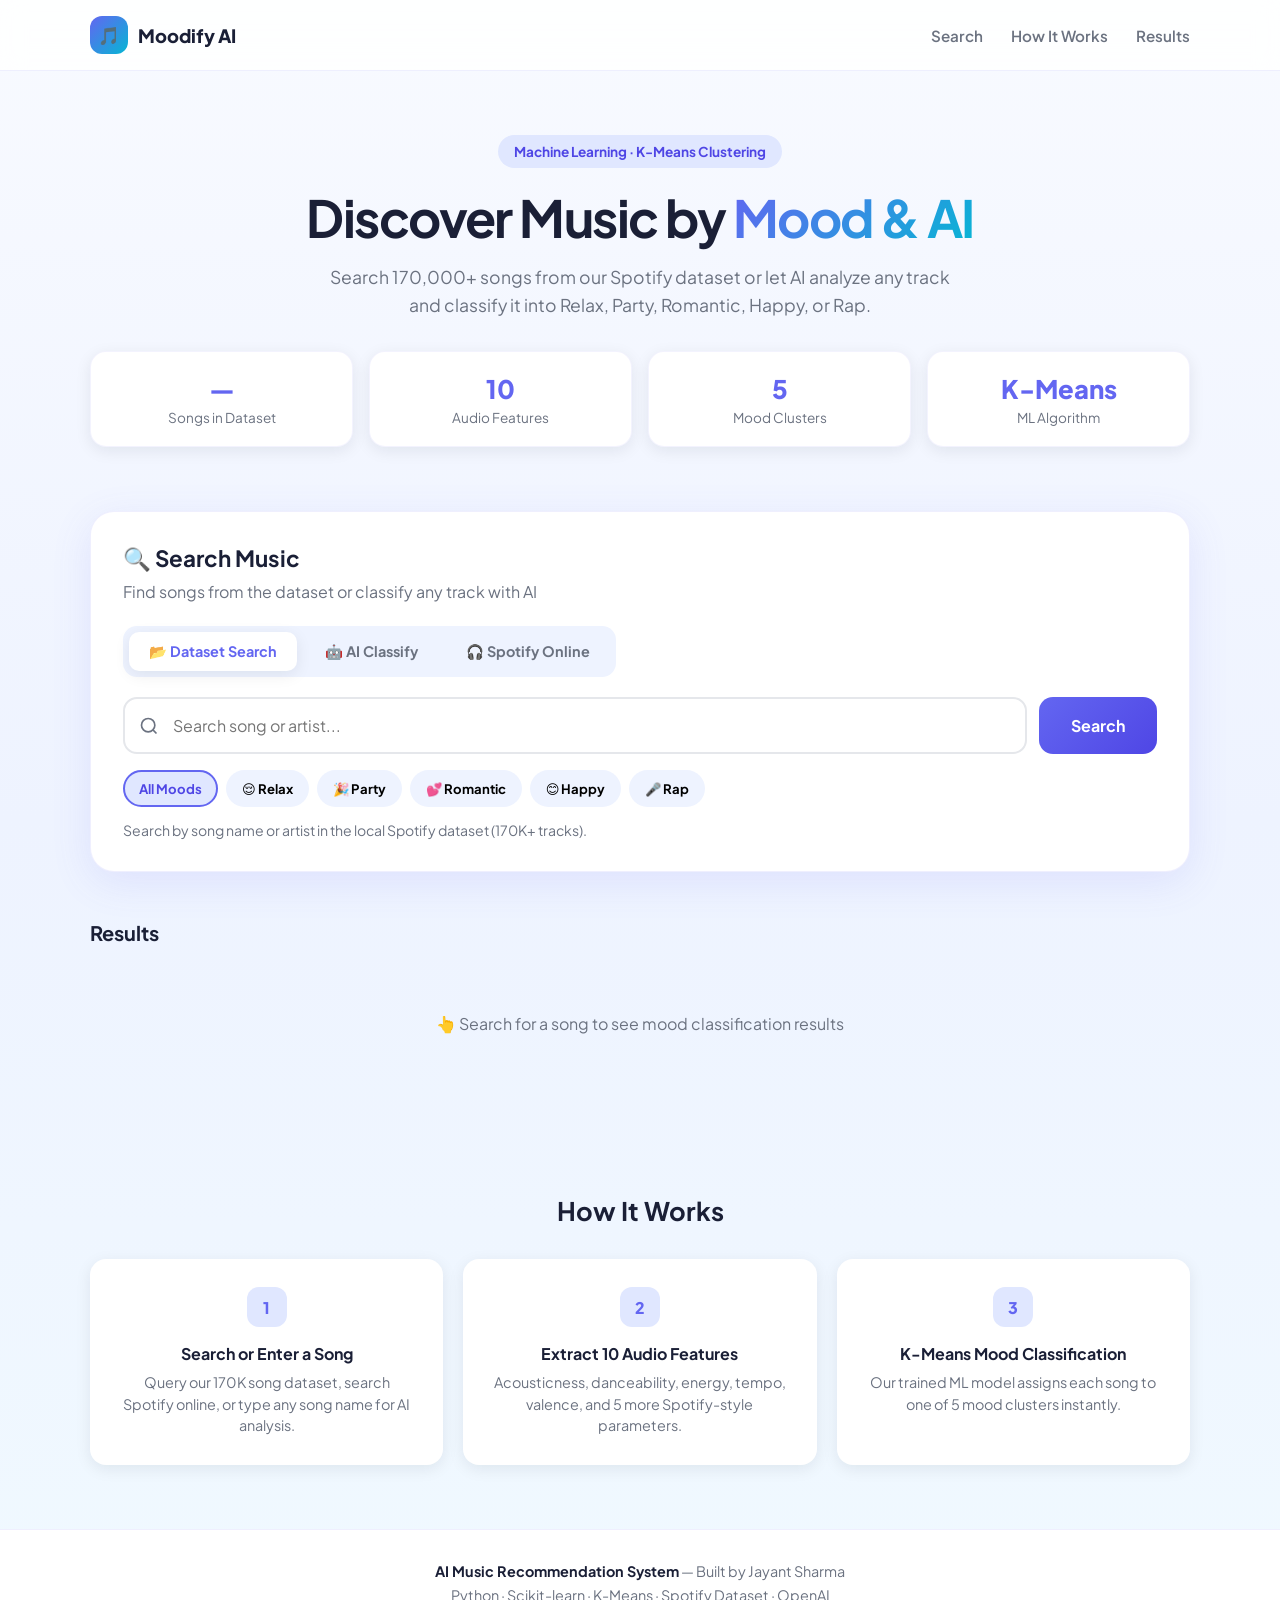
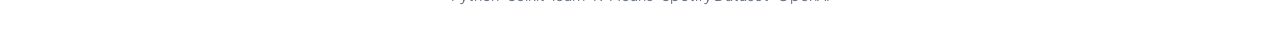
==== templates/index.html @ adeb66d6 "Add full-stack music recommendation website" ====
<!DOCTYPE html>
<html lang="en">
<head>
  <meta charset="UTF-8"/>
  <meta name="viewport" content="width=device-width, initial-scale=1.0"/>
  <title>AI Music Mood Classifier | Jayant Sharma</title>
  <link rel="preconnect" href="https://fonts.googleapis.com"/>
  <link rel="preconnect" href="https://fonts.gstatic.com" crossorigin/>
  <link href="https://fonts.googleapis.com/css2?family=Plus+Jakarta+Sans:wght@400;600;700;800&display=swap" rel="stylesheet"/>
  <link rel="stylesheet" href="/static/css/style.css"/>
</head>
<body>

  <nav>
    <div class="container nav-inner">
      <div class="logo">
        <div class="logo-icon">🎵</div>
        Moodify AI
      </div>
      <div class="nav-links">
        <a href="#search">Search</a>
        <a href="#how">How It Works</a>
        <a href="#results">Results</a>
      </div>
    </div>
  </nav>

  <header class="hero container">
    <div class="hero-badge">Machine Learning · K-Means Clustering</div>
    <h1>Discover Music by <span>Mood & AI</span></h1>
    <p>
      Search 170,000+ songs from our Spotify dataset or let AI analyze any track
      and classify it into Relax, Party, Romantic, Happy, or Rap.
    </p>
    <div class="stats-row" id="statsRow">
      <div class="stat-card"><div class="num" id="statSongs">—</div><div class="label">Songs in Dataset</div></div>
      <div class="stat-card"><div class="num">10</div><div class="label">Audio Features</div></div>
      <div class="stat-card"><div class="num">5</div><div class="label">Mood Clusters</div></div>
      <div class="stat-card"><div class="num">K-Means</div><div class="label">ML Algorithm</div></div>
    </div>
  </header>

  <section class="search-section container" id="search">
    <div class="search-card">
      <h2>🔍 Search Music</h2>
      <p class="subtitle">Find songs from the dataset or classify any track with AI</p>

      <div class="mode-tabs">
        <button class="mode-tab active" data-mode="dataset">📂 Dataset Search</button>
        <button class="mode-tab" data-mode="ai">🤖 AI Classify</button>
        <button class="mode-tab" data-mode="spotify">🎧 Spotify Online</button>
      </div>

      <div class="search-row">
        <div class="search-input-wrap">
          <svg width="20" height="20" fill="none" stroke="currentColor" stroke-width="2" viewBox="0 0 24 24">
            <circle cx="11" cy="11" r="8"/><path d="m21 21-4.3-4.3"/>
          </svg>
          <input
            type="text"
            id="searchInput"
            class="search-input"
            placeholder="Search song or artist..."
            autocomplete="off"
          />
        </div>
        <input
          type="text"
          id="artistInput"
          class="search-input hidden"
          placeholder="Artist name (optional)"
          style="flex:0.6; min-width:160px; padding-left:16px;"
        />
        <button class="search-btn" id="searchBtn">Search</button>
      </div>

      <div class="mood-filters" id="moodFilters">
        <button class="mood-chip active" data-mood="">All Moods</button>
        <button class="mood-chip" data-mood="Relax">😌 Relax</button>
        <button class="mood-chip" data-mood="Party">🎉 Party</button>
        <button class="mood-chip" data-mood="Romantic">💕 Romantic</button>
        <button class="mood-chip" data-mood="Happy">😊 Happy</button>
        <button class="mood-chip" data-mood="Rap">🎤 Rap</button>
      </div>

      <p class="mode-hint" id="modeHint">
        Search by song name or artist in the local Spotify dataset (170K+ tracks).
      </p>
    </div>
  </section>

  <section class="results-section container" id="results">
    <div class="results-header">
      <h3>Results</h3>
      <span class="results-count" id="resultsCount"></span>
    </div>
    <div id="resultsArea">
      <div class="empty-state">
        <p>👆 Search for a song to see mood classification results</p>
      </div>
    </div>
  </section>

  <section class="how-section container" id="how">
    <h2>How It Works</h2>
    <div class="steps">
      <div class="step">
        <div class="step-num">1</div>
        <h4>Search or Enter a Song</h4>
        <p>Query our 170K song dataset, search Spotify online, or type any song name for AI analysis.</p>
      </div>
      <div class="step">
        <div class="step-num">2</div>
        <h4>Extract 10 Audio Features</h4>
        <p>Acousticness, danceability, energy, tempo, valence, and 5 more Spotify-style parameters.</p>
      </div>
      <div class="step">
        <div class="step-num">3</div>
        <h4>K-Means Mood Classification</h4>
        <p>Our trained ML model assigns each song to one of 5 mood clusters instantly.</p>
      </div>
    </div>
  </section>

  <footer>
    <div class="container">
      <p><strong>AI Music Recommendation System</strong> — Built by Jayant Sharma</p>
      <p style="margin-top:6px;">Python · Scikit-learn · K-Means · Spotify Dataset · OpenAI</p>
    </div>
  </footer>

  <script src="/static/js/app.js"></script>
</body>
</html>
---- static/css/style.css ----
:root {
  --bg: #f8faff;
  --bg-soft: #eef3ff;
  --white: #ffffff;
  --text: #1a1f36;
  --text-muted: #6b7280;
  --primary: #6366f1;
  --primary-dark: #4f46e5;
  --primary-light: #e0e7ff;
  --accent: #06b6d4;
  --shadow: 0 10px 40px rgba(99, 102, 241, 0.12);
  --shadow-sm: 0 4px 16px rgba(15, 23, 42, 0.08);
  --radius: 16px;
  --radius-sm: 10px;
  --relax: #3b82f6;
  --party: #ec4899;
  --romantic: #f472b6;
  --happy: #f59e0b;
  --rap: #8b5cf6;
}

* {
  box-sizing: border-box;
  margin: 0;
  padding: 0;
}

body {
  font-family: "Plus Jakarta Sans", system-ui, sans-serif;
  background: linear-gradient(180deg, #f8faff 0%, #eef3ff 50%, #f0f9ff 100%);
  color: var(--text);
  min-height: 100vh;
}

a {
  color: inherit;
  text-decoration: none;
}

.container {
  width: min(1100px, 92%);
  margin: 0 auto;
}

/* Nav */
nav {
  position: sticky;
  top: 0;
  z-index: 100;
  background: rgba(255, 255, 255, 0.85);
  backdrop-filter: blur(12px);
  border-bottom: 1px solid rgba(99, 102, 241, 0.1);
}

.nav-inner {
  display: flex;
  align-items: center;
  justify-content: space-between;
  padding: 16px 0;
}

.logo {
  display: flex;
  align-items: center;
  gap: 10px;
  font-weight: 800;
  font-size: 1.15rem;
}

.logo-icon {
  width: 38px;
  height: 38px;
  border-radius: 12px;
  background: linear-gradient(135deg, var(--primary), var(--accent));
  display: grid;
  place-items: center;
  color: white;
  font-size: 1.1rem;
}

.nav-links {
  display: flex;
  gap: 28px;
  font-size: 0.95rem;
  font-weight: 600;
  color: var(--text-muted);
}

.nav-links a:hover {
  color: var(--primary);
}

/* Hero */
.hero {
  padding: 64px 0 40px;
  text-align: center;
}

.hero-badge {
  display: inline-block;
  background: var(--primary-light);
  color: var(--primary-dark);
  padding: 8px 16px;
  border-radius: 999px;
  font-size: 0.85rem;
  font-weight: 700;
  margin-bottom: 20px;
}

.hero h1 {
  font-size: clamp(2rem, 5vw, 3.2rem);
  line-height: 1.15;
  letter-spacing: -0.03em;
  margin-bottom: 16px;
}

.hero h1 span {
  background: linear-gradient(135deg, var(--primary), var(--accent));
  -webkit-background-clip: text;
-webkit-text-fill-color: transparent;
  background-clip: text;
}

.hero p {
  color: var(--text-muted);
  font-size: 1.1rem;
  max-width: 620px;
  margin: 0 auto 32px;
  line-height: 1.6;
}

.stats-row {
  display: grid;
  grid-template-columns: repeat(4, 1fr);
  gap: 16px;
  margin-top: 8px;
}

.stat-card {
  background: var(--white);
  border-radius: var(--radius);
  padding: 20px;
  box-shadow: var(--shadow-sm);
  border: 1px solid rgba(99, 102, 241, 0.08);
}

.stat-card .num {
  font-size: 1.6rem;
  font-weight: 800;
  color: var(--primary);
}

.stat-card .label {
  font-size: 0.85rem;
  color: var(--text-muted);
  margin-top: 4px;
}

/* Search */
.search-section {
  padding: 24px 0 48px;
}

.search-card {
  background: var(--white);
  border-radius: 24px;
  padding: 32px;
  box-shadow: var(--shadow);
  border: 1px solid rgba(99, 102, 241, 0.1);
}

.search-card h2 {
  font-size: 1.4rem;
  margin-bottom: 8px;
}

.search-card .subtitle {
  color: var(--text-muted);
  margin-bottom: 24px;
}

.mode-tabs {
  display: flex;
  gap: 8px;
  background: var(--bg-soft);
  padding: 6px;
  border-radius: 14px;
  margin-bottom: 20px;
  width: fit-content;
}

.mode-tab {
  border: none;
  background: transparent;
  padding: 10px 20px;
  border-radius: 10px;
  font-family: inherit;
  font-weight: 700;
  font-size: 0.9rem;
  color: var(--text-muted);
  cursor: pointer;
  transition: all 0.2s;
}

.mode-tab.active {
  background: var(--white);
  color: var(--primary);
  box-shadow: var(--shadow-sm);
}

.search-row {
  display: flex;
  gap: 12px;
  flex-wrap: wrap;
}

.search-input-wrap {
  flex: 1;
  min-width: 220px;
  position: relative;
}

.search-input-wrap svg {
  position: absolute;
  left: 16px;
  top: 50%;
  transform: translateY(-50%);
  color: var(--text-muted);
}

.search-input {
  width: 100%;
  padding: 16px 16px 16px 48px;
  border: 2px solid #e5e7eb;
  border-radius: 14px;
  font-family: inherit;
  font-size: 1rem;
  outline: none;
  transition: border-color 0.2s;
}

.search-input:focus {
  border-color: var(--primary);
}

.search-btn {
  padding: 16px 32px;
  background: linear-gradient(135deg, var(--primary), var(--primary-dark));
  color: white;
  border: none;
  border-radius: 14px;
  font-family: inherit;
  font-size: 1rem;
  font-weight: 700;
  cursor: pointer;
  transition: transform 0.15s, box-shadow 0.15s;
  white-space: nowrap;
}

.search-btn:hover {
  transform: translateY(-1px);
  box-shadow: 0 8px 24px rgba(99, 102, 241, 0.35);
}

.search-btn:disabled {
  opacity: 0.6;
  cursor: not-allowed;
  transform: none;
}

.mood-filters {
  display: flex;
  gap: 8px;
  flex-wrap: wrap;
  margin-top: 16px;
}

.mood-chip {
  border: 2px solid transparent;
  background: var(--bg-soft);
  padding: 8px 14px;
  border-radius: 999px;
  font-family: inherit;
  font-size: 0.82rem;
  font-weight: 700;
  cursor: pointer;
  transition: all 0.2s;
}

.mood-chip.active {
  border-color: var(--primary);
  background: var(--primary-light);
  color: var(--primary-dark);
}

.mode-hint {
  margin-top: 14px;
  font-size: 0.88rem;
  color: var(--text-muted);
}

/* Results */
.results-section {
  padding-bottom: 64px;
}

.results-header {
  display: flex;
  align-items: center;
  justify-content: space-between;
  margin-bottom: 20px;
}

.results-header h3 {
  font-size: 1.25rem;
}

.results-count {
  color: var(--text-muted);
  font-size: 0.9rem;
}

.results-grid {
  display: grid;
  grid-template-columns: repeat(auto-fill, minmax(300px, 1fr));
  gap: 16px;
}

.song-card {
  background: var(--white);
  border-radius: var(--radius);
  padding: 20px;
  box-shadow: var(--shadow-sm);
  border: 1px solid rgba(99, 102, 241, 0.08);
  transition: transform 0.2s, box-shadow 0.2s;
}

.song-card:hover {
  transform: translateY(-2px);
  box-shadow: var(--shadow);
}

.song-card-top {
  display: flex;
  justify-content: space-between;
  align-items: flex-start;
  gap: 12px;
  margin-bottom: 12px;
}

.song-title {
  font-weight: 800;
  font-size: 1.05rem;
  line-height: 1.3;
}

.song-artist {
  color: var(--text-muted);
  font-size: 0.9rem;
  margin-top: 4px;
}

.mood-badge {
  padding: 6px 12px;
  border-radius: 999px;
  font-size: 0.75rem;
  font-weight: 800;
  color: white;
  white-space: nowrap;
}

.mood-Relax { background: var(--relax); }
.mood-Party { background: var(--party); }
.mood-Romantic { background: var(--romantic); }
.mood-Happy { background: var(--happy); }
.mood-Rap { background: var(--rap); }

.song-meta {
  display: flex;
  gap: 16px;
  font-size: 0.82rem;
  color: var(--text-muted);
  margin-bottom: 12px;
}

.source-tag {
  display: inline-block;
  background: var(--bg-soft);
  padding: 4px 10px;
  border-radius: 6px;
  font-size: 0.75rem;
  font-weight: 700;
  color: var(--primary);
}

.feature-toggle {
  background: none;
  border: none;
  color: var(--primary);
  font-family: inherit;
  font-size: 0.82rem;
  font-weight: 700;
  cursor: pointer;
  padding: 0;
}

.features-panel {
  display: none;
  margin-top: 12px;
  padding-top: 12px;
  border-top: 1px solid #eef2ff;
}

.features-panel.open {
  display: grid;
  grid-template-columns: 1fr 1fr;
  gap: 6px 12px;
}

.feature-item {
  font-size: 0.78rem;
}

.feature-item span {
  color: var(--text-muted);
}

/* How it works */
.how-section {
  padding: 48px 0 64px;
}

.how-section h2 {
  text-align: center;
  font-size: 1.6rem;
  margin-bottom: 32px;
}

.steps {
  display: grid;
  grid-template-columns: repeat(3, 1fr);
  gap: 20px;
}

.step {
  background: var(--white);
  border-radius: var(--radius);
  padding: 28px;
  text-align: center;
  box-shadow: var(--shadow-sm);
}

.step-num {
  width: 40px;
  height: 40px;
  background: var(--primary-light);
  color: var(--primary);
  border-radius: 12px;
  display: grid;
  place-items: center;
  font-weight: 800;
  margin: 0 auto 16px;
}

.step h4 {
  margin-bottom: 8px;
}

.step p {
  color: var(--text-muted);
  font-size: 0.9rem;
  line-height: 1.5;
}

/* Footer */
footer {
  background: var(--white);
  border-top: 1px solid rgba(99, 102, 241, 0.1);
  padding: 32px 0;
  text-align: center;
  color: var(--text-muted);
  font-size: 0.9rem;
}

footer strong {
  color: var(--text);
}

/* States */
.empty-state, .error-state, .loading-state {
  text-align: center;
  padding: 48px 24px;
  color: var(--text-muted);
}

.loading-spinner {
  width: 36px;
  height: 36px;
  border: 3px solid var(--primary-light);
  border-top-color: var(--primary);
  border-radius: 50%;
  animation: spin 0.8s linear infinite;
  margin: 0 auto 16px;
}

@keyframes spin {
  to { transform: rotate(360deg); }
}

.hidden { display: none !important; }

@media (max-width: 768px) {
  .stats-row { grid-template-columns: repeat(2, 1fr); }
  .steps { grid-template-columns: 1fr; }
  .nav-links { display: none; }
  .search-row { flex-direction: column; }
  .search-btn { width: 100%; }
}
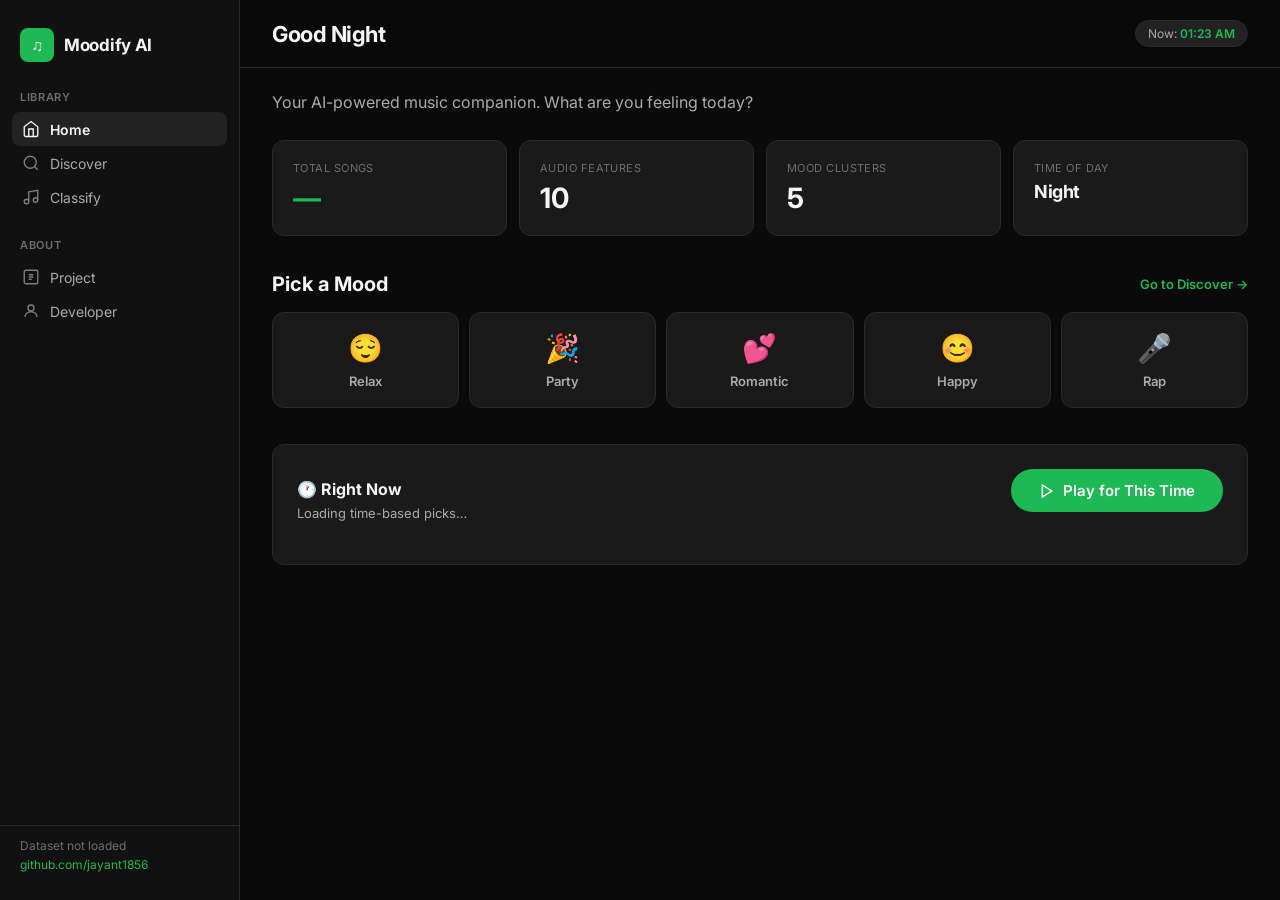
==== commit 125a8368: "Add full-stack music recommendation website" ====
--- a/templates/index.html
+++ b/templates/index.html
@@ -3,131 +3,331 @@
 <head>
   <meta charset="UTF-8"/>
   <meta name="viewport" content="width=device-width, initial-scale=1.0"/>
-  <title>AI Music Mood Classifier | Jayant Sharma</title>
+  <title>AI Music Recommendation | Jayant Sharma</title>
   <link rel="preconnect" href="https://fonts.googleapis.com"/>
   <link rel="preconnect" href="https://fonts.gstatic.com" crossorigin/>
-  <link href="https://fonts.googleapis.com/css2?family=Plus+Jakarta+Sans:wght@400;600;700;800&display=swap" rel="stylesheet"/>
+  <link href="https://fonts.googleapis.com/css2?family=Inter:wght@400;500;600;700;800&display=swap" rel="stylesheet"/>
   <link rel="stylesheet" href="/static/css/style.css"/>
 </head>
 <body>
 
-  <nav>
-    <div class="container nav-inner">
-      <div class="logo">
-        <div class="logo-icon">🎵</div>
-        Moodify AI
-      </div>
-      <div class="nav-links">
-        <a href="#search">Search</a>
-        <a href="#how">How It Works</a>
-        <a href="#results">Results</a>
-      </div>
-    </div>
-  </nav>
-
-  <header class="hero container">
-    <div class="hero-badge">Machine Learning · K-Means Clustering</div>
-    <h1>Discover Music by <span>Mood & AI</span></h1>
-    <p>
-      Search 170,000+ songs from our Spotify dataset or let AI analyze any track
-      and classify it into Relax, Party, Romantic, Happy, or Rap.
-    </p>
-    <div class="stats-row" id="statsRow">
-      <div class="stat-card"><div class="num" id="statSongs">—</div><div class="label">Songs in Dataset</div></div>
-      <div class="stat-card"><div class="num">10</div><div class="label">Audio Features</div></div>
-      <div class="stat-card"><div class="num">5</div><div class="label">Mood Clusters</div></div>
-      <div class="stat-card"><div class="num">K-Means</div><div class="label">ML Algorithm</div></div>
-    </div>
-  </header>
-
-  <section class="search-section container" id="search">
-    <div class="search-card">
-      <h2>🔍 Search Music</h2>
-      <p class="subtitle">Find songs from the dataset or classify any track with AI</p>
-
-      <div class="mode-tabs">
-        <button class="mode-tab active" data-mode="dataset">📂 Dataset Search</button>
-        <button class="mode-tab" data-mode="ai">🤖 AI Classify</button>
-        <button class="mode-tab" data-mode="spotify">🎧 Spotify Online</button>
-      </div>
-
-      <div class="search-row">
-        <div class="search-input-wrap">
-          <svg width="20" height="20" fill="none" stroke="currentColor" stroke-width="2" viewBox="0 0 24 24">
-            <circle cx="11" cy="11" r="8"/><path d="m21 21-4.3-4.3"/>
-          </svg>
-          <input
-            type="text"
-            id="searchInput"
-            class="search-input"
-            placeholder="Search song or artist..."
-            autocomplete="off"
-          />
-        </div>
-        <input
-          type="text"
-          id="artistInput"
-          class="search-input hidden"
-          placeholder="Artist name (optional)"
-          style="flex:0.6; min-width:160px; padding-left:16px;"
-        />
-        <button class="search-btn" id="searchBtn">Search</button>
-      </div>
-
-      <div class="mood-filters" id="moodFilters">
-        <button class="mood-chip active" data-mood="">All Moods</button>
-        <button class="mood-chip" data-mood="Relax">😌 Relax</button>
-        <button class="mood-chip" data-mood="Party">🎉 Party</button>
-        <button class="mood-chip" data-mood="Romantic">💕 Romantic</button>
-        <button class="mood-chip" data-mood="Happy">😊 Happy</button>
-        <button class="mood-chip" data-mood="Rap">🎤 Rap</button>
-      </div>
-
-      <p class="mode-hint" id="modeHint">
-        Search by song name or artist in the local Spotify dataset (170K+ tracks).
-      </p>
-    </div>
-  </section>
-
-  <section class="results-section container" id="results">
-    <div class="results-header">
-      <h3>Results</h3>
-      <span class="results-count" id="resultsCount"></span>
-    </div>
-    <div id="resultsArea">
-      <div class="empty-state">
-        <p>👆 Search for a song to see mood classification results</p>
-      </div>
-    </div>
-  </section>
-
-  <section class="how-section container" id="how">
-    <h2>How It Works</h2>
-    <div class="steps">
-      <div class="step">
-        <div class="step-num">1</div>
-        <h4>Search or Enter a Song</h4>
-        <p>Query our 170K song dataset, search Spotify online, or type any song name for AI analysis.</p>
-      </div>
-      <div class="step">
-        <div class="step-num">2</div>
-        <h4>Extract 10 Audio Features</h4>
-        <p>Acousticness, danceability, energy, tempo, valence, and 5 more Spotify-style parameters.</p>
-      </div>
-      <div class="step">
-        <div class="step-num">3</div>
-        <h4>K-Means Mood Classification</h4>
-        <p>Our trained ML model assigns each song to one of 5 mood clusters instantly.</p>
-      </div>
-    </div>
-  </section>
-
-  <footer>
-    <div class="container">
-      <p><strong>AI Music Recommendation System</strong> — Built by Jayant Sharma</p>
-      <p style="margin-top:6px;">Python · Scikit-learn · K-Means · Spotify Dataset · OpenAI</p>
-    </div>
-  </footer>
+  <aside class="sidebar">
+    <div class="sidebar-logo">
+      <div class="logo-icon">♫</div>
+      Moodify AI
+    </div>
+
+    <nav class="nav-section">
+      <div class="nav-label">Library</div>
+      <button class="nav-item active" data-page="home">
+        <svg viewBox="0 0 24 24" fill="none" stroke="currentColor" stroke-width="1.8"><path d="M3 9l9-7 9 7v11a2 2 0 01-2 2H5a2 2 0 01-2-2z"/><polyline points="9 22 9 12 15 12 15 22"/></svg>
+        Home
+      </button>
+      <button class="nav-item" data-page="discover">
+        <svg viewBox="0 0 24 24" fill="none" stroke="currentColor" stroke-width="1.8"><circle cx="11" cy="11" r="8"/><path d="m21 21-4.3-4.3"/></svg>
+        Discover
+      </button>
+      <button class="nav-item" data-page="classify">
+        <svg viewBox="0 0 24 24" fill="none" stroke="currentColor" stroke-width="1.8"><path d="M9 18V5l12-2v13"/><circle cx="6" cy="18" r="3"/><circle cx="18" cy="16" r="3"/></svg>
+        Classify
+      </button>
+    </nav>
+
+    <nav class="nav-section">
+      <div class="nav-label">About</div>
+      <button class="nav-item" data-page="project">
+        <svg viewBox="0 0 24 24" fill="none" stroke="currentColor" stroke-width="1.8"><rect x="3" y="3" width="18" height="18" rx="2"/><path d="M9 9h6M9 12h6M9 15h4"/></svg>
+        Project
+      </button>
+      <button class="nav-item" data-page="developer">
+        <svg viewBox="0 0 24 24" fill="none" stroke="currentColor" stroke-width="1.8"><circle cx="12" cy="8" r="4"/><path d="M4 20c0-4 3.6-7 8-7s8 3 8 7"/></svg>
+        Developer
+      </button>
+    </nav>
+
+    <div class="sidebar-footer">
+      <div id="sidebarStats">Loading dataset…</div>
+      <a href="https://github.com/jayant1856" target="_blank" rel="noopener">github.com/jayant1856</a>
+    </div>
+  </aside>
+
+  <main id="main">
+    <header class="topbar">
+      <h1 class="topbar-title" id="pageTitle">Good <span id="greetingTime">Morning</span></h1>
+      <div class="time-badge">Now: <span id="timeDisplay">—</span></div>
+    </header>
+
+    <!-- HOME -->
+    <section class="page active" id="page-home">
+      <p class="hero-sub">Your AI-powered music companion. What are you feeling today?</p>
+
+      <div class="stat-grid">
+        <div class="stat-card">
+          <div class="stat-label">Total Songs</div>
+          <div class="stat-value accent" id="statSongs">—</div>
+        </div>
+        <div class="stat-card">
+          <div class="stat-label">Audio Features</div>
+          <div class="stat-value">10</div>
+        </div>
+        <div class="stat-card">
+          <div class="stat-label">Mood Clusters</div>
+          <div class="stat-value">5</div>
+        </div>
+        <div class="stat-card">
+          <div class="stat-label">Time of Day</div>
+          <div class="stat-value stat-sm" id="statTime">—</div>
+        </div>
+      </div>
+
+      <div class="section-header">
+        <h2>Pick a Mood</h2>
+        <button class="link-btn" data-goto="discover">Go to Discover →</button>
+      </div>
+      <div class="mood-grid" id="homeMoodGrid">
+        <button class="mood-tile" data-mood="Relax"><span class="mood-emoji">😌</span><span class="mood-name">Relax</span></button>
+        <button class="mood-tile" data-mood="Party"><span class="mood-emoji">🎉</span><span class="mood-name">Party</span></button>
+        <button class="mood-tile" data-mood="Romantic"><span class="mood-emoji">💕</span><span class="mood-name">Romantic</span></button>
+        <button class="mood-tile" data-mood="Happy"><span class="mood-emoji">😊</span><span class="mood-name">Happy</span></button>
+        <button class="mood-tile" data-mood="Rap"><span class="mood-emoji">🎤</span><span class="mood-name">Rap</span></button>
+      </div>
+
+      <div class="time-rec-card" id="timeRecCard">
+        <div class="time-rec-info">
+          <h3>🕐 Right Now</h3>
+          <p id="timeRecDesc">Loading time-based picks…</p>
+          <div class="time-mood-tags" id="timeMoodTags"></div>
+        </div>
+        <button class="primary-btn" id="playForNowBtn">
+          <svg width="16" height="16" viewBox="0 0 24 24" fill="none" stroke="currentColor" stroke-width="2.2"><polygon points="5 3 19 12 5 21 5 3"/></svg>
+          Play for This Time
+        </button>
+      </div>
+
+      <div id="homeResults" class="hidden">
+        <div class="section-header">
+          <h2 id="homeResultsTitle">Top Picks</h2>
+          <span class="results-count" id="homeResultsCount"></span>
+        </div>
+        <div class="song-list" id="homeSongList"></div>
+      </div>
+    </section>
+
+    <!-- DISCOVER -->
+    <section class="page" id="page-discover">
+      <div class="page-intro">
+        <h2>Discover Music</h2>
+        <p>Get recommendations by mood or by the current time of day using K-Means clustering.</p>
+      </div>
+
+      <div class="discover-tabs">
+        <button class="discover-tab active" data-discover="mood">🎭 By Mood</button>
+        <button class="discover-tab" data-discover="time">🕐 By Time of Day</button>
+      </div>
+
+      <div id="discoverMoodPanel">
+        <div class="mood-row" id="discoverMoodRow">
+          <button class="mood-btn" data-mood="Relax">😌 Relax</button>
+          <button class="mood-btn" data-mood="Party">🎉 Party</button>
+          <button class="mood-btn" data-mood="Romantic">💕 Romantic</button>
+          <button class="mood-btn" data-mood="Happy">😊 Happy</button>
+          <button class="mood-btn" data-mood="Rap">🎤 Rap</button>
+        </div>
+        <button class="primary-btn" id="findBtn" disabled>
+          <svg width="16" height="16" viewBox="0 0 24 24" fill="none" stroke="currentColor" stroke-width="2.2"><polygon points="5 3 19 12 5 21 5 3"/></svg>
+          Find Songs
+        </button>
+      </div>
+
+      <div id="discoverTimePanel" class="hidden">
+        <div class="time-picker-row" id="timePickerRow">
+          <button class="time-btn" data-time="Morning">🌅 Morning</button>
+          <button class="time-btn" data-time="Afternoon">☀️ Afternoon</button>
+          <button class="time-btn" data-time="Evening">🌆 Evening</button>
+          <button class="time-btn" data-time="Night">🌙 Night</button>
+        </div>
+        <p class="time-picker-desc" id="timePickerDesc"></p>
+        <button class="primary-btn" id="findTimeBtn">
+          <svg width="16" height="16" viewBox="0 0 24 24" fill="none" stroke="currentColor" stroke-width="2.2"><polygon points="5 3 19 12 5 21 5 3"/></svg>
+          Find Songs for This Time
+        </button>
+      </div>
+
+      <div id="discoverResults">
+        <div class="empty-state">
+          <div class="empty-icon">🎵</div>
+          <p>Select a mood above to get started</p>
+        </div>
+      </div>
+    </section>
+
+    <!-- CLASSIFY -->
+    <section class="page" id="page-classify">
+      <div class="page-intro">
+        <h2>Classify Songs</h2>
+        <p>Search the dataset, query Spotify online, or let AI estimate audio features for any track.</p>
+      </div>
+
+      <div class="search-card">
+        <div class="mode-tabs">
+          <button class="mode-tab active" data-mode="dataset">📂 Dataset</button>
+          <button class="mode-tab" data-mode="ai">🤖 AI Estimate</button>
+          <button class="mode-tab" data-mode="ai-random">🎲 AI Random</button>
+          <button class="mode-tab" data-mode="spotify">🎧 Spotify</button>
+        </div>
+
+        <div class="search-row" id="searchRow">
+          <div class="search-input-wrap">
+            <svg width="18" height="18" fill="none" stroke="currentColor" stroke-width="2" viewBox="0 0 24 24"><circle cx="11" cy="11" r="8"/><path d="m21 21-4.3-4.3"/></svg>
+            <input type="text" id="searchInput" placeholder="Search song or artist…" autocomplete="off"/>
+          </div>
+          <input type="text" id="artistInput" class="artist-input hidden" placeholder="Artist (optional)"/>
+          <button class="primary-btn" id="searchBtn">Search</button>
+        </div>
+
+        <div class="ai-random-panel hidden" id="aiRandomPanel">
+          <p class="mode-hint">AI picks random real songs, estimates all 10 audio parameters, and classifies each into a mood cluster.</p>
+          <div class="ai-random-options">
+            <label class="option-label">
+              Number of songs
+              <select id="aiRandomCount">
+                <option value="3">3</option>
+                <option value="5" selected>5</option>
+                <option value="8">8</option>
+                <option value="10">10</option>
+              </select>
+            </label>
+            <label class="option-label">
+              Time context
+              <select id="aiRandomTime">
+                <option value="">Current time</option>
+                <option value="Morning">Morning</option>
+                <option value="Afternoon">Afternoon</option>
+                <option value="Evening">Evening</option>
+                <option value="Night">Night</option>
+              </select>
+            </label>
+            <label class="option-label">
+              Mood hint (optional)
+              <select id="aiRandomMood">
+                <option value="">Any</option>
+                <option value="Relax">Relax</option>
+                <option value="Party">Party</option>
+                <option value="Romantic">Romantic</option>
+                <option value="Happy">Happy</option>
+                <option value="Rap">Rap</option>
+              </select>
+            </label>
+          </div>
+          <button class="primary-btn" id="aiRandomBtn">
+            🎲 Generate Random Songs with AI
+          </button>
+        </div>
+
+        <div class="mood-filters" id="moodFilters">
+          <button class="mood-chip active" data-mood="">All</button>
+          <button class="mood-chip" data-mood="Relax">😌 Relax</button>
+          <button class="mood-chip" data-mood="Party">🎉 Party</button>
+          <button class="mood-chip" data-mood="Romantic">💕 Romantic</button>
+          <button class="mood-chip" data-mood="Happy">😊 Happy</button>
+          <button class="mood-chip" data-mood="Rap">🎤 Rap</button>
+        </div>
+        <p class="mode-hint" id="modeHint">Search by song name or artist in the local Spotify dataset.</p>
+      </div>
+
+      <div id="classifyResults">
+        <div class="empty-state">
+          <div class="empty-icon">🔍</div>
+          <p>Search for a song to see mood classification results</p>
+        </div>
+      </div>
+    </section>
+
+    <!-- PROJECT -->
+    <section class="page" id="page-project">
+      <h2 class="page-heading">About the Project</h2>
+
+      <div class="info-grid">
+        <div class="info-card">
+          <h3>Problem Statement</h3>
+          <p>Users often struggle to find songs that match their current mood. This system uses unsupervised machine learning to cluster songs by audio features and recommend them by mood category.</p>
+        </div>
+        <div class="info-card">
+          <h3>How It Works</h3>
+          <ul>
+            <li>Spotify audio features extracted per track</li>
+            <li>K-Means clustering groups similar songs</li>
+            <li>Clusters mapped to 5 mood categories</li>
+            <li>Results ranked by popularity</li>
+          </ul>
+        </div>
+      </div>
+
+      <div class="info-card">
+        <h3>Cluster → Mood Mapping</h3>
+        <table class="cluster-table">
+          <thead><tr><th>Cluster</th><th>Mood</th><th>Characteristics</th></tr></thead>
+          <tbody id="clusterTableBody"></tbody>
+        </table>
+      </div>
+
+      <div class="info-card">
+        <h3>Tech Stack</h3>
+        <div class="tag-row">
+          <span class="tag">Python</span>
+          <span class="tag">K-Means</span>
+          <span class="tag">Scikit-learn</span>
+          <span class="tag">Flask</span>
+          <span class="tag">Spotify API</span>
+          <span class="tag">OpenAI</span>
+        </div>
+      </div>
+    </section>
+
+    <!-- DEVELOPER -->
+    <section class="page" id="page-developer">
+      <h2 class="page-heading">Developer</h2>
+      <div class="dev-card">
+        <div class="dev-avatar">JS</div>
+        <div class="dev-name">Jayant Sharma</div>
+        <div class="dev-title">AI & Machine Learning Enthusiast</div>
+        <div class="skill-pills">
+          <span class="skill-pill">Python</span>
+          <span class="skill-pill">Machine Learning</span>
+          <span class="skill-pill">Data Science</span>
+          <span class="skill-pill">Flask</span>
+        </div>
+        <a class="gh-link" href="https://github.com/jayant1856" target="_blank" rel="noopener">
+          <svg viewBox="0 0 24 24" fill="currentColor"><path d="M12 2C6.48 2 2 6.48 2 12c0 4.42 2.87 8.17 6.84 9.49.5.09.68-.22.68-.48v-1.7c-2.78.6-3.37-1.34-3.37-1.34-.45-1.15-1.11-1.46-1.11-1.46-.91-.62.07-.6.07-.6 1 .07 1.53 1.03 1.53 1.03.89 1.52 2.34 1.08 2.91.83.09-.65.35-1.08.63-1.33-2.22-.25-4.55-1.11-4.55-4.94 0-1.09.39-1.98 1.03-2.68-.1-.25-.45-1.27.1-2.64 0 0 .84-.27 2.75 1.02A9.56 9.56 0 0112 6.8c.85.004 1.7.115 2.5.337 1.91-1.29 2.75-1.02 2.75-1.02.55 1.37.2 2.39.1 2.64.64.7 1.03 1.59 1.03 2.68 0 3.84-2.34 4.69-4.57 4.94.36.31.68.92.68 1.85v2.74c0 .27.18.58.69.48A10.01 10.01 0 0022 12c0-5.52-4.48-10-10-10z"/></svg>
+          github.com/jayant1856
+        </a>
+      </div>
+    </section>
+  </main>
+
+  <!-- Now Playing -->
+  <div class="now-playing" id="nowPlaying">
+    <div class="np-art" id="npArt">🎵</div>
+    <div class="np-info">
+      <div class="np-title" id="npTitle">—</div>
+      <div class="np-artist" id="npArtist">—</div>
+    </div>
+    <div class="np-meta">
+      <span class="mood-badge" id="npMood"></span>
+      <span class="np-pop" id="npPop"></span>
+    </div>
+    <div class="np-controls">
+      <button class="np-btn" id="npPrev" title="Previous">
+        <svg viewBox="0 0 24 24" fill="none" stroke="currentColor" stroke-width="2"><polygon points="19 20 9 12 19 4 19 20"/><line x1="5" y1="19" x2="5" y2="5"/></svg>
+      </button>
+      <button class="np-btn np-play" id="npPlay" title="Play">
+        <svg viewBox="0 0 24 24" fill="none" stroke="currentColor" stroke-width="2"><polygon points="5 3 19 12 5 21 5 3"/></svg>
+      </button>
+      <button class="np-btn" id="npNext" title="Next">
+        <svg viewBox="0 0 24 24" fill="none" stroke="currentColor" stroke-width="2"><polygon points="5 4 15 12 5 20 5 4"/><line x1="19" y1="4" x2="19" y2="20"/></svg>
+      </button>
+    </div>
+  </div>
 
   <script src="/static/js/app.js"></script>
 </body>
--- a/static/css/style.css
+++ b/static/css/style.css
@@ -1,371 +1,557 @@
 :root {
-  --bg: #f8faff;
-  --bg-soft: #eef3ff;
-  --white: #ffffff;
-  --text: #1a1f36;
-  --text-muted: #6b7280;
-  --primary: #6366f1;
-  --primary-dark: #4f46e5;
-  --primary-light: #e0e7ff;
-  --accent: #06b6d4;
-  --shadow: 0 10px 40px rgba(99, 102, 241, 0.12);
-  --shadow-sm: 0 4px 16px rgba(15, 23, 42, 0.08);
-  --radius: 16px;
-  --radius-sm: 10px;
-  --relax: #3b82f6;
-  --party: #ec4899;
-  --romantic: #f472b6;
-  --happy: #f59e0b;
-  --rap: #8b5cf6;
-}
-
-* {
-  box-sizing: border-box;
-  margin: 0;
-  padding: 0;
-}
+  --bg: #0a0a0a;
+  --sidebar: #111111;
+  --surface: #1a1a1a;
+  --surface2: #222222;
+  --border: #2a2a2a;
+  --accent: #1db954;
+  --accent-dim: #1db95433;
+  --accent-hover: #1ed760;
+  --text: #f5f5f7;
+  --text2: #ababab;
+  --text3: #6e6e73;
+  --radius: 12px;
+  --sidebar-w: 240px;
+  --relax: #30d158;
+  --party: #ff375f;
+  --romantic: #ff9f0a;
+  --happy: #0a84ff;
+  --rap: #bf5af2;
+}
+
+* { box-sizing: border-box; margin: 0; padding: 0; }
 
 body {
-  font-family: "Plus Jakarta Sans", system-ui, sans-serif;
-  background: linear-gradient(180deg, #f8faff 0%, #eef3ff 50%, #f0f9ff 100%);
+  font-family: "Inter", -apple-system, BlinkMacSystemFont, sans-serif;
+  background: var(--bg);
   color: var(--text);
-  min-height: 100vh;
-}
-
-a {
-  color: inherit;
-  text-decoration: none;
-}
-
-.container {
-  width: min(1100px, 92%);
-  margin: 0 auto;
-}
-
-/* Nav */
-nav {
+  display: flex;
+  height: 100vh;
+  overflow: hidden;
+}
+
+.hidden { display: none !important; }
+
+/* Sidebar */
+.sidebar {
+  width: var(--sidebar-w);
+  background: var(--sidebar);
+  border-right: 1px solid var(--border);
+  display: flex;
+  flex-direction: column;
+  padding: 28px 0 16px;
+  flex-shrink: 0;
+}
+
+.sidebar-logo {
+  display: flex;
+  align-items: center;
+  gap: 10px;
+  padding: 0 20px 28px;
+  font-size: 17px;
+  font-weight: 700;
+  letter-spacing: -0.3px;
+}
+
+.logo-icon {
+  width: 34px;
+  height: 34px;
+  background: var(--accent);
+  border-radius: 8px;
+  display: grid;
+  place-items: center;
+  font-size: 16px;
+  color: #fff;
+}
+
+.nav-section { padding: 0 12px; margin-bottom: 24px; }
+
+.nav-label {
+  font-size: 11px;
+  font-weight: 600;
+  letter-spacing: 0.06em;
+  text-transform: uppercase;
+  color: var(--text3);
+  padding: 0 8px 8px;
+}
+
+.nav-item {
+  display: flex;
+  align-items: center;
+  gap: 10px;
+  padding: 8px 10px;
+  border-radius: 8px;
+  font-size: 14px;
+  color: var(--text2);
+  cursor: pointer;
+  transition: background 0.15s, color 0.15s;
+  border: none;
+  background: none;
+  width: 100%;
+  text-align: left;
+  font-family: inherit;
+}
+
+.nav-item:hover { background: var(--surface2); color: var(--text); }
+.nav-item.active { background: var(--surface2); color: var(--text); font-weight: 600; }
+.nav-item svg { width: 18px; height: 18px; opacity: 0.7; flex-shrink: 0; }
+.nav-item.active svg { opacity: 1; }
+
+.sidebar-footer {
+  margin-top: auto;
+  padding: 12px 20px;
+  border-top: 1px solid var(--border);
+  font-size: 12px;
+  color: var(--text3);
+}
+
+.sidebar-footer a { color: var(--accent); text-decoration: none; display: block; margin-top: 4px; }
+
+/* Main */
+main {
+  flex: 1;
+  overflow-y: auto;
+  display: flex;
+  flex-direction: column;
+  padding-bottom: 80px;
+}
+
+main::-webkit-scrollbar { width: 6px; }
+main::-webkit-scrollbar-thumb { background: var(--border); border-radius: 3px; }
+
+.topbar {
+  display: flex;
+  align-items: center;
+  justify-content: space-between;
+  padding: 20px 32px;
   position: sticky;
   top: 0;
-  z-index: 100;
-  background: rgba(255, 255, 255, 0.85);
-  backdrop-filter: blur(12px);
-  border-bottom: 1px solid rgba(99, 102, 241, 0.1);
-}
-
-.nav-inner {
+  background: rgba(10, 10, 10, 0.85);
+  backdrop-filter: blur(20px);
+  border-bottom: 1px solid var(--border);
+  z-index: 10;
+}
+
+.topbar-title { font-size: 22px; font-weight: 700; letter-spacing: -0.5px; }
+
+.time-badge {
+  background: var(--surface2);
+  border: 1px solid var(--border);
+  padding: 5px 12px;
+  border-radius: 20px;
+  font-size: 12px;
+  color: var(--text2);
+}
+
+.time-badge span { color: var(--accent); font-weight: 600; }
+
+/* Pages */
+.page {
+  display: none;
+  padding: 24px 32px 32px;
+  animation: fadeIn 0.25s ease;
+}
+
+.page.active { display: block; }
+
+@keyframes fadeIn {
+  from { opacity: 0; transform: translateY(6px); }
+  to { opacity: 1; transform: none; }
+}
+
+.hero-sub { font-size: 16px; color: var(--text2); margin-bottom: 28px; }
+
+.page-intro { margin-bottom: 24px; }
+.page-intro h2, .page-heading { font-size: 26px; font-weight: 700; letter-spacing: -0.5px; margin-bottom: 8px; }
+.page-intro p { font-size: 14px; color: var(--text2); line-height: 1.6; }
+
+.section-header {
   display: flex;
   align-items: center;
   justify-content: space-between;
-  padding: 16px 0;
-}
-
-.logo {
-  display: flex;
-  align-items: center;
-  gap: 10px;
-  font-weight: 800;
-  font-size: 1.15rem;
-}
-
-.logo-icon {
-  width: 38px;
-  height: 38px;
-  border-radius: 12px;
-  background: linear-gradient(135deg, var(--primary), var(--accent));
-  display: grid;
-  place-items: center;
-  color: white;
-  font-size: 1.1rem;
-}
-
-.nav-links {
-  display: flex;
-  gap: 28px;
-  font-size: 0.95rem;
-  font-weight: 600;
-  color: var(--text-muted);
-}
-
-.nav-links a:hover {
-  color: var(--primary);
-}
-
-/* Hero */
-.hero {
-  padding: 64px 0 40px;
-  text-align: center;
-}
-
-.hero-badge {
-  display: inline-block;
-  background: var(--primary-light);
-  color: var(--primary-dark);
-  padding: 8px 16px;
-  border-radius: 999px;
-  font-size: 0.85rem;
-  font-weight: 700;
-  margin-bottom: 20px;
-}
-
-.hero h1 {
-  font-size: clamp(2rem, 5vw, 3.2rem);
-  line-height: 1.15;
-  letter-spacing: -0.03em;
   margin-bottom: 16px;
 }
 
-.hero h1 span {
-  background: linear-gradient(135deg, var(--primary), var(--accent));
-  -webkit-background-clip: text;
--webkit-text-fill-color: transparent;
-  background-clip: text;
-}
-
-.hero p {
-  color: var(--text-muted);
-  font-size: 1.1rem;
-  max-width: 620px;
-  margin: 0 auto 32px;
-  line-height: 1.6;
-}
-
-.stats-row {
+.section-header h2 { font-size: 20px; font-weight: 700; }
+
+.link-btn {
+  background: none;
+  border: none;
+  color: var(--accent);
+  font-family: inherit;
+  font-size: 13px;
+  font-weight: 600;
+  cursor: pointer;
+}
+
+.link-btn:hover { text-decoration: underline; }
+
+/* Stats */
+.stat-grid {
   display: grid;
   grid-template-columns: repeat(4, 1fr);
-  gap: 16px;
-  margin-top: 8px;
+  gap: 12px;
+  margin-bottom: 36px;
 }
 
 .stat-card {
-  background: var(--white);
+  background: var(--surface);
+  border: 1px solid var(--border);
   border-radius: var(--radius);
   padding: 20px;
-  box-shadow: var(--shadow-sm);
-  border: 1px solid rgba(99, 102, 241, 0.08);
-}
-
-.stat-card .num {
-  font-size: 1.6rem;
-  font-weight: 800;
-  color: var(--primary);
-}
-
-.stat-card .label {
-  font-size: 0.85rem;
-  color: var(--text-muted);
-  margin-top: 4px;
-}
-
-/* Search */
-.search-section {
-  padding: 24px 0 48px;
-}
-
+}
+
+.stat-label {
+  font-size: 11px;
+  color: var(--text3);
+  margin-bottom: 6px;
+  text-transform: uppercase;
+  letter-spacing: 0.04em;
+}
+
+.stat-value { font-size: 28px; font-weight: 700; letter-spacing: -0.5px; }
+.stat-value.accent { color: var(--accent); }
+.stat-value.stat-sm { font-size: 18px; }
+
+/* Mood tiles */
+.mood-grid {
+  display: grid;
+  grid-template-columns: repeat(5, 1fr);
+  gap: 10px;
+  margin-bottom: 36px;
+}
+
+.mood-tile {
+  background: var(--surface);
+  border: 1px solid var(--border);
+  border-radius: var(--radius);
+  padding: 18px 14px;
+  text-align: center;
+  cursor: pointer;
+  transition: transform 0.15s, border-color 0.15s, background 0.15s;
+  font-family: inherit;
+  color: inherit;
+}
+
+.mood-tile:hover { transform: scale(1.03); border-color: var(--accent); }
+.mood-tile.selected { border-color: var(--accent); background: var(--accent-dim); }
+
+.mood-emoji { display: block; font-size: 28px; margin-bottom: 8px; }
+.mood-name { font-size: 13px; font-weight: 600; color: var(--text2); }
+.mood-tile.selected .mood-name { color: var(--accent); }
+
+/* Time recommendation card */
+.time-rec-card {
+  display: flex;
+  align-items: center;
+  justify-content: space-between;
+  gap: 20px;
+  flex-wrap: wrap;
+  background: var(--surface);
+  border: 1px solid var(--border);
+  border-radius: var(--radius);
+  padding: 24px;
+  margin-bottom: 32px;
+}
+
+.time-rec-info h3 { font-size: 16px; font-weight: 700; margin-bottom: 6px; }
+.time-rec-info p { font-size: 13px; color: var(--text2); margin-bottom: 10px; }
+
+.time-mood-tags { display: flex; gap: 6px; flex-wrap: wrap; }
+
+.time-mood-tag {
+  background: var(--accent-dim);
+  color: var(--accent);
+  border: 1px solid var(--accent);
+  padding: 4px 10px;
+  border-radius: 999px;
+  font-size: 11px;
+  font-weight: 600;
+}
+
+/* Discover tabs */
+.discover-tabs {
+  display: flex;
+  gap: 6px;
+  background: var(--surface2);
+  padding: 4px;
+  border-radius: 10px;
+  margin-bottom: 20px;
+  width: fit-content;
+}
+
+.discover-tab {
+  border: none;
+  background: transparent;
+  padding: 8px 16px;
+  border-radius: 8px;
+  font-family: inherit;
+  font-weight: 600;
+  font-size: 13px;
+  color: var(--text3);
+  cursor: pointer;
+  transition: all 0.2s;
+}
+
+.discover-tab.active { background: var(--surface); color: var(--accent); }
+
+.time-picker-row { display: flex; gap: 8px; flex-wrap: wrap; margin-bottom: 12px; }
+
+.time-btn {
+  padding: 10px 18px;
+  border-radius: 20px;
+  border: 1px solid var(--border);
+  background: var(--surface);
+  color: var(--text2);
+  font-size: 14px;
+  font-family: inherit;
+  cursor: pointer;
+  transition: all 0.15s;
+}
+
+.time-btn:hover { border-color: var(--accent); color: var(--text); }
+.time-btn.selected { background: var(--accent); border-color: var(--accent); color: #fff; font-weight: 600; }
+
+.time-picker-desc { font-size: 13px; color: var(--text3); margin-bottom: 16px; }
+
+/* AI random panel */
+.ai-random-panel { margin-top: 4px; }
+
+.ai-random-options {
+  display: flex;
+  gap: 16px;
+  flex-wrap: wrap;
+  margin: 14px 0 16px;
+}
+
+.option-label {
+  display: flex;
+  flex-direction: column;
+  gap: 6px;
+  font-size: 12px;
+  font-weight: 600;
+  color: var(--text3);
+}
+
+.option-label select {
+  padding: 8px 12px;
+  background: var(--surface2);
+  border: 1px solid var(--border);
+  border-radius: 8px;
+  color: var(--text);
+  font-family: inherit;
+  font-size: 13px;
+  outline: none;
+}
+
+.option-label select:focus { border-color: var(--accent); }
+
+.mood-row { display: flex; gap: 8px; flex-wrap: wrap; margin-bottom: 20px; }
+
+.mood-btn {
+  display: flex;
+  align-items: center;
+  gap: 6px;
+  padding: 8px 18px;
+  border-radius: 20px;
+  border: 1px solid var(--border);
+  background: var(--surface);
+  color: var(--text2);
+  font-size: 14px;
+  cursor: pointer;
+  transition: all 0.15s;
+  font-family: inherit;
+}
+
+.mood-btn:hover { border-color: var(--accent); color: var(--text); }
+.mood-btn.selected { background: var(--accent); border-color: var(--accent); color: #fff; font-weight: 600; }
+
+/* Buttons */
+.primary-btn {
+  display: inline-flex;
+  align-items: center;
+  gap: 8px;
+  padding: 12px 28px;
+  background: var(--accent);
+  color: #fff;
+  border: none;
+  border-radius: 24px;
+  font-size: 15px;
+  font-weight: 600;
+  cursor: pointer;
+  transition: opacity 0.15s, transform 0.1s;
+  font-family: inherit;
+  margin-bottom: 28px;
+  white-space: nowrap;
+}
+
+.primary-btn:hover:not(:disabled) { opacity: 0.88; transform: scale(1.02); }
+.primary-btn:disabled { opacity: 0.4; cursor: not-allowed; transform: none; }
+
+/* Song list */
+.song-list { display: flex; flex-direction: column; gap: 2px; }
+
+.song-row {
+  display: grid;
+  grid-template-columns: 32px 1fr auto;
+  align-items: center;
+  gap: 14px;
+  padding: 10px 14px;
+  border-radius: 10px;
+  cursor: pointer;
+  transition: background 0.12s;
+}
+
+.song-row:hover { background: var(--surface); }
+.song-row:hover .song-num { display: none; }
+.song-row:hover .song-play { display: flex; }
+
+.song-num { font-size: 14px; color: var(--text3); text-align: center; min-width: 20px; }
+.song-play { display: none; align-items: center; justify-content: center; width: 20px; height: 20px; color: var(--text); }
+.song-play svg { width: 14px; height: 14px; }
+
+.song-art {
+  width: 40px;
+  height: 40px;
+  border-radius: 6px;
+  background: linear-gradient(135deg, var(--surface2), var(--border));
+  display: flex;
+  align-items: center;
+  justify-content: center;
+  font-size: 18px;
+  flex-shrink: 0;
+}
+
+.song-title { font-size: 15px; font-weight: 500; white-space: nowrap; overflow: hidden; text-overflow: ellipsis; max-width: 400px; }
+.song-artist { font-size: 13px; color: var(--text3); margin-top: 2px; white-space: nowrap; overflow: hidden; text-overflow: ellipsis; max-width: 400px; }
+
+.song-meta { text-align: right; }
+.song-pop { font-size: 13px; color: var(--text3); }
+.pop-bar { width: 60px; height: 3px; background: var(--surface2); border-radius: 2px; margin-top: 4px; overflow: hidden; }
+.pop-fill { height: 100%; background: var(--accent); border-radius: 2px; }
+
+/* Search / Classify */
 .search-card {
-  background: var(--white);
-  border-radius: 24px;
-  padding: 32px;
-  box-shadow: var(--shadow);
-  border: 1px solid rgba(99, 102, 241, 0.1);
-}
-
-.search-card h2 {
-  font-size: 1.4rem;
-  margin-bottom: 8px;
-}
-
-.search-card .subtitle {
-  color: var(--text-muted);
+  background: var(--surface);
+  border: 1px solid var(--border);
+  border-radius: var(--radius);
+  padding: 24px;
   margin-bottom: 24px;
 }
 
 .mode-tabs {
   display: flex;
-  gap: 8px;
-  background: var(--bg-soft);
-  padding: 6px;
-  border-radius: 14px;
-  margin-bottom: 20px;
+  gap: 6px;
+  background: var(--surface2);
+  padding: 4px;
+  border-radius: 10px;
+  margin-bottom: 16px;
   width: fit-content;
 }
 
 .mode-tab {
   border: none;
   background: transparent;
-  padding: 10px 20px;
-  border-radius: 10px;
-  font-family: inherit;
-  font-weight: 700;
-  font-size: 0.9rem;
-  color: var(--text-muted);
+  padding: 8px 16px;
+  border-radius: 8px;
+  font-family: inherit;
+  font-weight: 600;
+  font-size: 13px;
+  color: var(--text3);
   cursor: pointer;
   transition: all 0.2s;
 }
 
-.mode-tab.active {
-  background: var(--white);
-  color: var(--primary);
-  box-shadow: var(--shadow-sm);
-}
-
-.search-row {
-  display: flex;
-  gap: 12px;
-  flex-wrap: wrap;
-}
+.mode-tab.active { background: var(--surface); color: var(--accent); }
+
+.search-row { display: flex; gap: 10px; flex-wrap: wrap; }
 
 .search-input-wrap {
   flex: 1;
-  min-width: 220px;
+  min-width: 200px;
   position: relative;
 }
 
 .search-input-wrap svg {
   position: absolute;
-  left: 16px;
+  left: 14px;
   top: 50%;
   transform: translateY(-50%);
-  color: var(--text-muted);
-}
-
-.search-input {
+  color: var(--text3);
+}
+
+.search-input-wrap input,
+.artist-input {
   width: 100%;
-  padding: 16px 16px 16px 48px;
-  border: 2px solid #e5e7eb;
-  border-radius: 14px;
-  font-family: inherit;
-  font-size: 1rem;
+  padding: 12px 14px 12px 42px;
+  background: var(--surface2);
+  border: 1px solid var(--border);
+  border-radius: 10px;
+  font-family: inherit;
+  font-size: 14px;
+  color: var(--text);
   outline: none;
   transition: border-color 0.2s;
 }
 
-.search-input:focus {
-  border-color: var(--primary);
-}
-
-.search-btn {
-  padding: 16px 32px;
-  background: linear-gradient(135deg, var(--primary), var(--primary-dark));
-  color: white;
-  border: none;
-  border-radius: 14px;
-  font-family: inherit;
-  font-size: 1rem;
-  font-weight: 700;
-  cursor: pointer;
-  transition: transform 0.15s, box-shadow 0.15s;
-  white-space: nowrap;
-}
-
-.search-btn:hover {
-  transform: translateY(-1px);
-  box-shadow: 0 8px 24px rgba(99, 102, 241, 0.35);
-}
-
-.search-btn:disabled {
-  opacity: 0.6;
-  cursor: not-allowed;
-  transform: none;
-}
-
-.mood-filters {
-  display: flex;
-  gap: 8px;
-  flex-wrap: wrap;
-  margin-top: 16px;
-}
+.artist-input { flex: 0.5; min-width: 140px; padding-left: 14px; }
+
+.search-input-wrap input:focus,
+.artist-input:focus { border-color: var(--accent); }
+
+.mood-filters { display: flex; gap: 6px; flex-wrap: wrap; margin-top: 14px; }
 
 .mood-chip {
-  border: 2px solid transparent;
-  background: var(--bg-soft);
-  padding: 8px 14px;
+  border: 1px solid var(--border);
+  background: var(--surface2);
+  padding: 6px 12px;
   border-radius: 999px;
   font-family: inherit;
-  font-size: 0.82rem;
-  font-weight: 700;
+  font-size: 12px;
+  font-weight: 600;
+  color: var(--text2);
   cursor: pointer;
   transition: all 0.2s;
 }
 
-.mood-chip.active {
-  border-color: var(--primary);
-  background: var(--primary-light);
-  color: var(--primary-dark);
-}
-
-.mode-hint {
-  margin-top: 14px;
-  font-size: 0.88rem;
-  color: var(--text-muted);
-}
-
-/* Results */
-.results-section {
-  padding-bottom: 64px;
-}
-
-.results-header {
-  display: flex;
-  align-items: center;
-  justify-content: space-between;
-  margin-bottom: 20px;
-}
-
-.results-header h3 {
-  font-size: 1.25rem;
-}
-
-.results-count {
-  color: var(--text-muted);
-  font-size: 0.9rem;
-}
-
+.mood-chip.active { border-color: var(--accent); background: var(--accent-dim); color: var(--accent); }
+
+.mode-hint { margin-top: 12px; font-size: 12px; color: var(--text3); }
+
+/* Results grid (classify) */
 .results-grid {
   display: grid;
   grid-template-columns: repeat(auto-fill, minmax(300px, 1fr));
-  gap: 16px;
+  gap: 14px;
 }
 
 .song-card {
-  background: var(--white);
+  background: var(--surface);
+  border: 1px solid var(--border);
   border-radius: var(--radius);
-  padding: 20px;
-  box-shadow: var(--shadow-sm);
-  border: 1px solid rgba(99, 102, 241, 0.08);
-  transition: transform 0.2s, box-shadow 0.2s;
-}
-
-.song-card:hover {
-  transform: translateY(-2px);
-  box-shadow: var(--shadow);
-}
+  padding: 18px;
+  transition: border-color 0.2s;
+}
+
+.song-card:hover { border-color: var(--accent); }
 
 .song-card-top {
   display: flex;
   justify-content: space-between;
   align-items: flex-start;
-  gap: 12px;
-  margin-bottom: 12px;
-}
-
-.song-title {
-  font-weight: 800;
-  font-size: 1.05rem;
-  line-height: 1.3;
-}
-
-.song-artist {
-  color: var(--text-muted);
-  font-size: 0.9rem;
-  margin-top: 4px;
-}
+  gap: 10px;
+  margin-bottom: 10px;
+}
+
+.song-card .song-title { font-size: 15px; font-weight: 700; max-width: none; }
+.song-card .song-artist { font-size: 13px; }
 
 .mood-badge {
-  padding: 6px 12px;
+  padding: 4px 10px;
   border-radius: 999px;
-  font-size: 0.75rem;
-  font-weight: 800;
-  color: white;
+  font-size: 11px;
+  font-weight: 700;
+  color: #fff;
   white-space: nowrap;
 }
 
@@ -375,144 +561,221 @@
 .mood-Happy { background: var(--happy); }
 .mood-Rap { background: var(--rap); }
 
-.song-meta {
-  display: flex;
-  gap: 16px;
-  font-size: 0.82rem;
-  color: var(--text-muted);
-  margin-bottom: 12px;
+.card-meta {
+  display: flex;
+  gap: 12px;
+  flex-wrap: wrap;
+  font-size: 12px;
+  color: var(--text3);
+  margin-bottom: 8px;
 }
 
 .source-tag {
-  display: inline-block;
-  background: var(--bg-soft);
-  padding: 4px 10px;
+  background: var(--surface2);
+  padding: 3px 8px;
   border-radius: 6px;
-  font-size: 0.75rem;
-  font-weight: 700;
-  color: var(--primary);
-}
+  font-weight: 600;
+  color: var(--accent);
+}
+
+.mood-desc { font-size: 12px; color: var(--text3); margin-bottom: 8px; line-height: 1.4; }
 
 .feature-toggle {
   background: none;
   border: none;
-  color: var(--primary);
-  font-family: inherit;
-  font-size: 0.82rem;
-  font-weight: 700;
+  color: var(--accent);
+  font-family: inherit;
+  font-size: 12px;
+  font-weight: 600;
   cursor: pointer;
   padding: 0;
 }
 
 .features-panel {
   display: none;
-  margin-top: 12px;
-  padding-top: 12px;
-  border-top: 1px solid #eef2ff;
-}
-
-.features-panel.open {
+  margin-top: 10px;
+  padding-top: 10px;
+  border-top: 1px solid var(--border);
+  grid-template-columns: 1fr 1fr;
+  gap: 4px 10px;
+}
+
+.features-panel.open { display: grid; }
+
+.feature-item { font-size: 11px; color: var(--text2); }
+.feature-item span { color: var(--text3); }
+
+.spotify-link {
+  display: inline-block;
+  margin-top: 8px;
+  color: var(--accent);
+  font-size: 12px;
+  font-weight: 600;
+  text-decoration: none;
+}
+
+.spotify-link:hover { text-decoration: underline; }
+
+.results-count { font-size: 13px; color: var(--text3); }
+
+/* Info cards */
+.info-grid {
   display: grid;
   grid-template-columns: 1fr 1fr;
-  gap: 6px 12px;
-}
-
-.feature-item {
-  font-size: 0.78rem;
-}
-
-.feature-item span {
-  color: var(--text-muted);
-}
-
-/* How it works */
-.how-section {
-  padding: 48px 0 64px;
-}
-
-.how-section h2 {
-  text-align: center;
-  font-size: 1.6rem;
-  margin-bottom: 32px;
-}
-
-.steps {
-  display: grid;
-  grid-template-columns: repeat(3, 1fr);
-  gap: 20px;
-}
-
-.step {
-  background: var(--white);
+  gap: 14px;
+  margin-bottom: 14px;
+}
+
+.info-card {
+  background: var(--surface);
+  border: 1px solid var(--border);
   border-radius: var(--radius);
-  padding: 28px;
-  text-align: center;
-  box-shadow: var(--shadow-sm);
-}
-
-.step-num {
-  width: 40px;
-  height: 40px;
-  background: var(--primary-light);
-  color: var(--primary);
-  border-radius: 12px;
+  padding: 22px;
+  margin-bottom: 14px;
+}
+
+.info-card h3 { font-size: 15px; font-weight: 600; margin-bottom: 12px; }
+.info-card p, .info-card li { font-size: 14px; color: var(--text2); line-height: 1.7; }
+.info-card ul { padding-left: 18px; }
+
+.cluster-table { width: 100%; border-collapse: collapse; font-size: 14px; margin-top: 8px; }
+.cluster-table th { text-align: left; padding: 10px 12px; font-size: 11px; color: var(--text3); font-weight: 600; letter-spacing: 0.04em; text-transform: uppercase; border-bottom: 1px solid var(--border); }
+.cluster-table td { padding: 10px 12px; border-bottom: 1px solid var(--border); color: var(--text2); }
+.cluster-table tr:last-child td { border-bottom: none; }
+
+.dot { width: 10px; height: 10px; border-radius: 50%; display: inline-block; margin-right: 8px; }
+
+.tag-row { display: flex; flex-wrap: wrap; gap: 8px; margin-top: 4px; }
+.tag { background: var(--accent-dim); color: var(--accent); border: 1px solid var(--accent); padding: 4px 12px; border-radius: 20px; font-size: 12px; font-weight: 500; }
+
+/* Developer */
+.dev-card {
+  background: var(--surface);
+  border: 1px solid var(--border);
+  border-radius: var(--radius);
+  padding: 32px;
+  max-width: 420px;
+}
+
+.dev-avatar {
+  width: 72px;
+  height: 72px;
+  border-radius: 50%;
+  background: linear-gradient(135deg, var(--accent), #1ed760);
   display: grid;
   place-items: center;
-  font-weight: 800;
-  margin: 0 auto 16px;
-}
-
-.step h4 {
-  margin-bottom: 8px;
-}
-
-.step p {
-  color: var(--text-muted);
-  font-size: 0.9rem;
-  line-height: 1.5;
-}
-
-/* Footer */
-footer {
-  background: var(--white);
-  border-top: 1px solid rgba(99, 102, 241, 0.1);
-  padding: 32px 0;
-  text-align: center;
-  color: var(--text-muted);
-  font-size: 0.9rem;
-}
-
-footer strong {
+  font-size: 26px;
+  font-weight: 700;
+  color: #fff;
+  margin-bottom: 16px;
+}
+
+.dev-name { font-size: 22px; font-weight: 700; margin-bottom: 4px; }
+.dev-title { font-size: 14px; color: var(--text3); margin-bottom: 20px; }
+
+.skill-pills { display: flex; flex-wrap: wrap; gap: 8px; margin-bottom: 24px; }
+.skill-pill { background: var(--surface2); border: 1px solid var(--border); color: var(--text2); padding: 5px 14px; border-radius: 20px; font-size: 13px; }
+
+.gh-link {
+  display: inline-flex;
+  align-items: center;
+  gap: 8px;
+  padding: 10px 22px;
+  background: var(--surface2);
+  border: 1px solid var(--border);
   color: var(--text);
-}
+  border-radius: 20px;
+  font-size: 14px;
+  text-decoration: none;
+  transition: border-color 0.15s;
+}
+
+.gh-link:hover { border-color: var(--accent); color: var(--accent); }
+.gh-link svg { width: 18px; height: 18px; }
 
 /* States */
 .empty-state, .error-state, .loading-state {
   text-align: center;
-  padding: 48px 24px;
-  color: var(--text-muted);
-}
+  padding: 48px 20px;
+  color: var(--text3);
+}
+
+.empty-icon { font-size: 44px; margin-bottom: 12px; }
+.empty-state p, .error-state p { font-size: 15px; }
+.error-state { color: #ff6b6b; }
 
 .loading-spinner {
-  width: 36px;
-  height: 36px;
-  border: 3px solid var(--primary-light);
-  border-top-color: var(--primary);
+  width: 32px;
+  height: 32px;
+  border: 3px solid var(--border);
+  border-top-color: var(--accent);
   border-radius: 50%;
-  animation: spin 0.8s linear infinite;
-  margin: 0 auto 16px;
-}
-
-@keyframes spin {
-  to { transform: rotate(360deg); }
-}
-
-.hidden { display: none !important; }
-
-@media (max-width: 768px) {
-  .stats-row { grid-template-columns: repeat(2, 1fr); }
-  .steps { grid-template-columns: 1fr; }
-  .nav-links { display: none; }
+  animation: spin 0.7s linear infinite;
+  margin: 0 auto 14px;
+}
+
+@keyframes spin { to { transform: rotate(360deg); } }
+
+/* Now Playing */
+.now-playing {
+  position: fixed;
+  bottom: 0;
+  left: var(--sidebar-w);
+  right: 0;
+  height: 66px;
+  background: rgba(26, 26, 26, 0.92);
+  backdrop-filter: blur(20px);
+  border-top: 1px solid var(--border);
+  display: none;
+  align-items: center;
+  padding: 0 24px;
+  gap: 16px;
+  z-index: 100;
+}
+
+.now-playing.visible { display: flex; }
+
+.np-art {
+  width: 42px;
+  height: 42px;
+  border-radius: 6px;
+  background: linear-gradient(135deg, var(--accent), #1ed760);
+  display: grid;
+  place-items: center;
+  font-size: 18px;
+  flex-shrink: 0;
+}
+
+.np-info { flex: 1; min-width: 0; }
+.np-title { font-size: 14px; font-weight: 500; white-space: nowrap; overflow: hidden; text-overflow: ellipsis; }
+.np-artist { font-size: 12px; color: var(--text3); white-space: nowrap; overflow: hidden; text-overflow: ellipsis; }
+
+.np-meta { display: flex; align-items: center; gap: 12px; }
+.np-pop { font-size: 12px; color: var(--text3); }
+
+.np-controls { display: flex; align-items: center; gap: 12px; }
+.np-btn { background: none; border: none; color: var(--text2); cursor: pointer; display: flex; align-items: center; transition: color 0.12s; padding: 4px; }
+.np-btn:hover { color: var(--text); }
+.np-btn svg { width: 20px; height: 20px; }
+
+/* Responsive */
+@media (max-width: 900px) {
+  .stat-grid { grid-template-columns: repeat(2, 1fr); }
+  .mood-grid { grid-template-columns: repeat(3, 1fr); }
+  .info-grid { grid-template-columns: 1fr; }
+}
+
+@media (max-width: 640px) {
+  body { flex-direction: column; height: auto; overflow: auto; }
+  .sidebar { width: 100%; flex-direction: row; flex-wrap: wrap; padding: 12px; gap: 4px; }
+  .sidebar-logo { padding: 0 8px 0 0; }
+  .nav-section { display: flex; gap: 4px; padding: 0; margin: 0; }
+  .nav-label, .sidebar-footer { display: none; }
+  .nav-item { padding: 8px; font-size: 0; gap: 0; }
+  .nav-item svg { width: 20px; height: 20px; }
+  main { overflow: visible; }
+  .now-playing { left: 0; }
+  .mood-grid { grid-template-columns: repeat(2, 1fr); }
   .search-row { flex-direction: column; }
-  .search-btn { width: 100%; }
-}
+  .primary-btn { width: 100%; justify-content: center; }
+}
